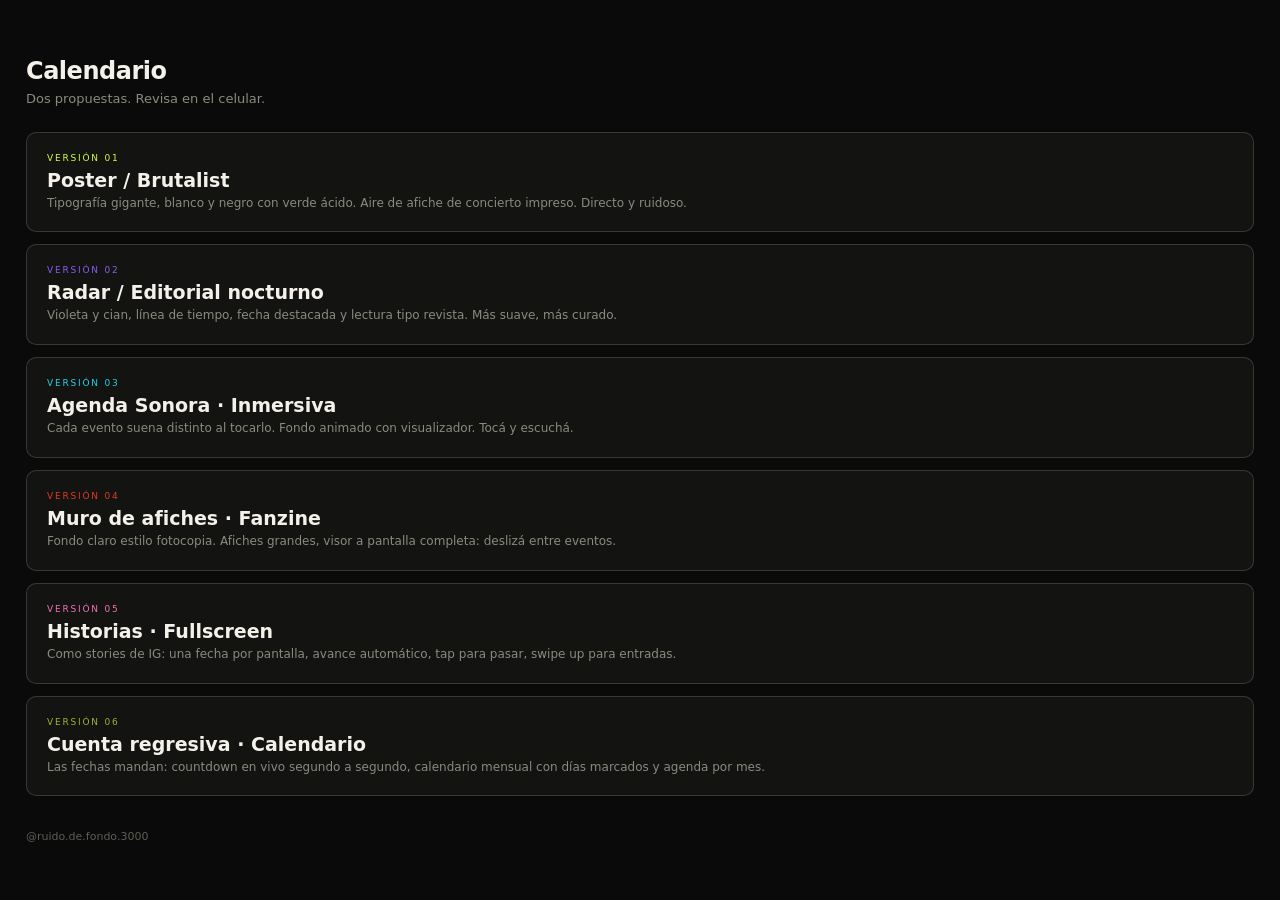
==== index.html @ 8f31bd62 "Agenda Ruido de Fondo 3000 — v1-v6 + data pipeline" ====
<!DOCTYPE html>
<html lang="es">
<head>
<meta charset="utf-8">
<meta name="viewport" content="width=device-width, initial-scale=1">
<title>Calendario · Ruido de Fondo 3000</title>
<style>
  :root{color-scheme:dark}
  *{box-sizing:border-box}
  body{
    margin:0;min-height:100vh;display:flex;flex-direction:column;justify-content:center;
    background:#0a0a0a;color:#f4f1ea;font-family:system-ui,-apple-system,sans-serif;
    padding:26px;
  }
  h1{font-size:24px;letter-spacing:-.02em;margin:0 0 6px}
  p{color:#8a8a80;font-size:13px;margin:0 0 26px}
  a.opt{
    display:block;padding:20px;border:1px solid rgba(244,241,234,.16);
    border-radius:10px;margin-bottom:12px;text-decoration:none;color:inherit;
    transition:.18s;background:#131311;
  }
  a.opt:active{transform:scale(.985);border-color:#d6ff3f}
  .tag{font-size:9px;letter-spacing:.2em;text-transform:uppercase;color:#d6ff3f}
  .name{font-size:19px;font-weight:700;margin:6px 0 4px}
  .desc{font-size:12px;color:#8a8a80;line-height:1.4}
  .v2 .tag{color:#8b5cf6}
  a.opt.v2:active{border-color:#8b5cf6}
  a.opt.v3:active{border-color:#22d3ee}
  .v3 .tag{color:#22d3ee}
  a.opt.v4:active{border-color:#e23c1e}
  .v4 .tag{color:#e23c1e}
  a.opt.v5:active{border-color:#f472b6}
  .v5 .tag{color:#f472b6}
  a.opt.v6:active{border-color:#d6ff3f}
  .v6 .tag{color:#9ab82e}
  footer{margin-top:22px;font-size:11px;color:#5e5e57}
</style>
</head>
<body>
  <h1>Calendario</h1>
  <p>Dos propuestas. Revisa en el celular.</p>

  <a class="opt" href="v1/index.html">
    <div class="tag">Versión 01</div>
    <div class="name">Poster / Brutalist</div>
    <div class="desc">Tipografía gigante, blanco y negro con verde ácido. Aire de afiche de concierto impreso. Directo y ruidoso.</div>
  </a>

  <a class="opt v2" href="v2/index.html">
    <div class="tag">Versión 02</div>
    <div class="name">Radar / Editorial nocturno</div>
    <div class="desc">Violeta y cian, línea de tiempo, fecha destacada y lectura tipo revista. Más suave, más curado.</div>
  </a>
  <a class="opt v3" href="v3/index.html">
    <div class="tag">Versión 03</div>
    <div class="name">Agenda Sonora · Inmersiva</div>
    <div class="desc">Cada evento suena distinto al tocarlo. Fondo animado con visualizador. Tocá y escuchá.</div>
  </a>
  <a class="opt v4" href="v4/index.html">
    <div class="tag">Versión 04</div>
    <div class="name">Muro de afiches · Fanzine</div>
    <div class="desc">Fondo claro estilo fotocopia. Afiches grandes, visor a pantalla completa: deslizá entre eventos.</div>
  </a>
  <a class="opt v5" href="v5/index.html">
    <div class="tag">Versión 05</div>
    <div class="name">Historias · Fullscreen</div>
    <div class="desc">Como stories de IG: una fecha por pantalla, avance automático, tap para pasar, swipe up para entradas.</div>
  </a>
  <a class="opt v6" href="v6/index.html">
    <div class="tag">Versión 06</div>
    <div class="name">Cuenta regresiva · Calendario</div>
    <div class="desc">Las fechas mandan: countdown en vivo segundo a segundo, calendario mensual con días marcados y agenda por mes.</div>
  </a>

  <footer>@ruido.de.fondo.3000</footer>
</body>
</html>
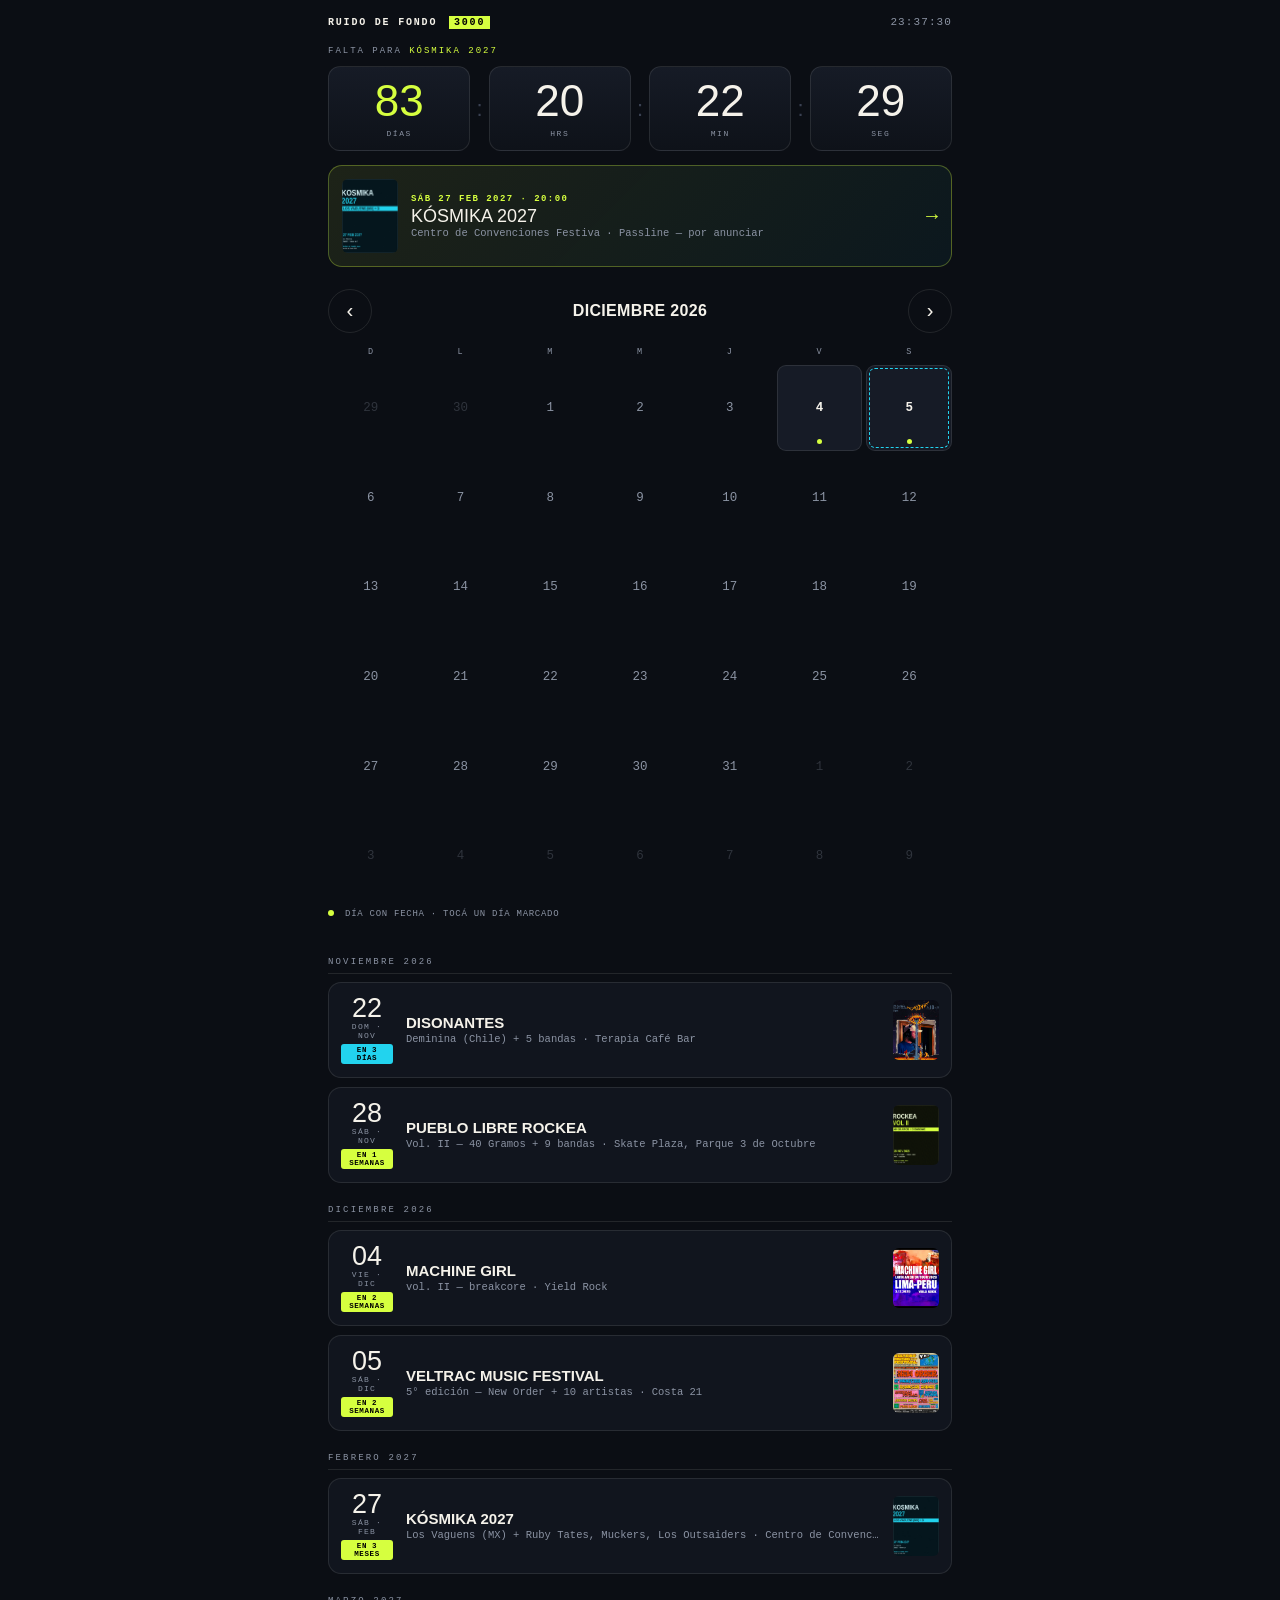
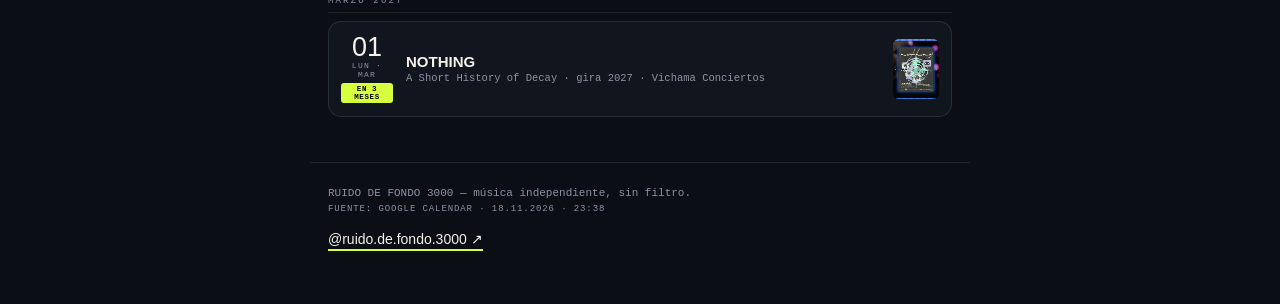
==== commit b899ecee: "V6 a raíz como publicada; v1-v5 a backup/" ====
--- a/index.html
+++ b/index.html
@@ -2,76 +2,82 @@
 <html lang="es">
 <head>
 <meta charset="utf-8">
-<meta name="viewport" content="width=device-width, initial-scale=1">
-<title>Calendario · Ruido de Fondo 3000</title>
-<style>
-  :root{color-scheme:dark}
-  *{box-sizing:border-box}
-  body{
-    margin:0;min-height:100vh;display:flex;flex-direction:column;justify-content:center;
-    background:#0a0a0a;color:#f4f1ea;font-family:system-ui,-apple-system,sans-serif;
-    padding:26px;
-  }
-  h1{font-size:24px;letter-spacing:-.02em;margin:0 0 6px}
-  p{color:#8a8a80;font-size:13px;margin:0 0 26px}
-  a.opt{
-    display:block;padding:20px;border:1px solid rgba(244,241,234,.16);
-    border-radius:10px;margin-bottom:12px;text-decoration:none;color:inherit;
-    transition:.18s;background:#131311;
-  }
-  a.opt:active{transform:scale(.985);border-color:#d6ff3f}
-  .tag{font-size:9px;letter-spacing:.2em;text-transform:uppercase;color:#d6ff3f}
-  .name{font-size:19px;font-weight:700;margin:6px 0 4px}
-  .desc{font-size:12px;color:#8a8a80;line-height:1.4}
-  .v2 .tag{color:#8b5cf6}
-  a.opt.v2:active{border-color:#8b5cf6}
-  a.opt.v3:active{border-color:#22d3ee}
-  .v3 .tag{color:#22d3ee}
-  a.opt.v4:active{border-color:#e23c1e}
-  .v4 .tag{color:#e23c1e}
-  a.opt.v5:active{border-color:#f472b6}
-  .v5 .tag{color:#f472b6}
-  a.opt.v6:active{border-color:#d6ff3f}
-  .v6 .tag{color:#9ab82e}
-  footer{margin-top:22px;font-size:11px;color:#5e5e57}
-</style>
+<meta name="viewport" content="width=device-width, initial-scale=1, viewport-fit=cover">
+<meta name="theme-color" content="#0b0e14">
+<meta name="description" content="Cuenta regresiva de conciertos · Ruido de Fondo 3000">
+<title>RUIDO DE FONDO 3000 · Cuenta regresiva</title>
+<link rel="preconnect" href="https://fonts.googleapis.com">
+<link rel="preconnect" href="https://fonts.gstatic.com" crossorigin>
+<link href="https://fonts.googleapis.com/css2?family=Archivo+Black&family=JetBrains+Mono:wght@400;500;700&display=swap" rel="stylesheet">
+<link rel="stylesheet" href="style.css">
 </head>
 <body>
-  <h1>Calendario</h1>
-  <p>Dos propuestas. Revisa en el celular.</p>
 
-  <a class="opt" href="v1/index.html">
-    <div class="tag">Versión 01</div>
-    <div class="name">Poster / Brutalist</div>
-    <div class="desc">Tipografía gigante, blanco y negro con verde ácido. Aire de afiche de concierto impreso. Directo y ruidoso.</div>
-  </a>
+<header class="top">
+  <a class="brand" href="https://instagram.com/ruido.de.fondo.3000" target="_blank" rel="noopener">RUIDO DE FONDO <b>3000</b></a>
+  <span class="clock" id="clock">--:--:--</span>
+</header>
 
-  <a class="opt v2" href="v2/index.html">
-    <div class="tag">Versión 02</div>
-    <div class="name">Radar / Editorial nocturno</div>
-    <div class="desc">Violeta y cian, línea de tiempo, fecha destacada y lectura tipo revista. Más suave, más curado.</div>
-  </a>
-  <a class="opt v3" href="v3/index.html">
-    <div class="tag">Versión 03</div>
-    <div class="name">Agenda Sonora · Inmersiva</div>
-    <div class="desc">Cada evento suena distinto al tocarlo. Fondo animado con visualizador. Tocá y escuchá.</div>
-  </a>
-  <a class="opt v4" href="v4/index.html">
-    <div class="tag">Versión 04</div>
-    <div class="name">Muro de afiches · Fanzine</div>
-    <div class="desc">Fondo claro estilo fotocopia. Afiches grandes, visor a pantalla completa: deslizá entre eventos.</div>
-  </a>
-  <a class="opt v5" href="v5/index.html">
-    <div class="tag">Versión 05</div>
-    <div class="name">Historias · Fullscreen</div>
-    <div class="desc">Como stories de IG: una fecha por pantalla, avance automático, tap para pasar, swipe up para entradas.</div>
-  </a>
-  <a class="opt v6" href="v6/index.html">
-    <div class="tag">Versión 06</div>
-    <div class="name">Cuenta regresiva · Calendario</div>
-    <div class="desc">Las fechas mandan: countdown en vivo segundo a segundo, calendario mensual con días marcados y agenda por mes.</div>
-  </a>
+<!-- próximo evento: cuenta regresiva en vivo -->
+<section class="hero">
+  <div class="hero-kicker">FALTA PARA <span id="heroName">—</span></div>
+  <div class="count" id="count">
+    <div class="cell"><span id="cD">00</span><label>DÍAS</label></div>
+    <div class="sep">:</div>
+    <div class="cell"><span id="cH">00</span><label>HRS</label></div>
+    <div class="sep">:</div>
+    <div class="cell"><span id="cM">00</span><label>MIN</label></div>
+    <div class="sep">:</div>
+    <div class="cell"><span id="cS">00</span><label>SEG</label></div>
+  </div>
+  <button class="hero-card" id="heroCard" type="button">
+    <img class="hero-poster" id="heroPoster" alt="">
+    <div class="hero-info">
+      <div class="hero-date" id="heroDate"></div>
+      <div class="hero-title" id="heroTitle"></div>
+      <div class="hero-venue" id="heroVenue"></div>
+    </div>
+    <span class="hero-go">→</span>
+  </button>
+</section>
 
-  <footer>@ruido.de.fondo.3000</footer>
+<!-- calendario mensual -->
+<section class="calwrap">
+  <div class="cal-head">
+    <button class="cal-nav" id="calPrev" type="button" aria-label="Mes anterior">‹</button>
+    <h2 class="cal-title" id="calTitle"></h2>
+    <button class="cal-nav" id="calNext" type="button" aria-label="Mes siguiente">›</button>
+  </div>
+  <div class="dow"><span>D</span><span>L</span><span>M</span><span>M</span><span>J</span><span>V</span><span>S</span></div>
+  <div class="grid" id="grid"></div>
+  <div class="cal-legend"><span class="dot"></span> día con fecha · tocá un día marcado</div>
+</section>
+
+<!-- agenda agrupada por mes -->
+<main class="agenda" id="agenda"></main>
+
+<footer class="foot">
+  <p>RUIDO DE FONDO 3000 — música independiente, sin filtro.</p>
+  <p class="dim">Fuente: Google Calendar · <span id="stamp">—</span></p>
+  <a href="https://instagram.com/ruido.de.fondo.3000" target="_blank" rel="noopener">@ruido.de.fondo.3000 ↗</a>
+</footer>
+
+<div class="sheet" id="sheet" hidden>
+  <div class="sheet-bg" id="sheetBg"></div>
+  <div class="sheet-card" id="sheetCard" role="dialog" aria-modal="true">
+    <button class="sheet-x" id="sheetX" type="button" aria-label="Cerrar">✕</button>
+    <div class="sheet-grip"></div>
+    <img class="sheet-poster" id="sheetPoster" alt="">
+    <div class="sheet-when" id="sheetWhen"></div>
+    <h2 class="sheet-title" id="sheetTitle"></h2>
+    <p class="sheet-sub" id="sheetSub"></p>
+    <div class="sheet-rows" id="sheetRows"></div>
+    <p class="sheet-note" id="sheetNote"></p>
+    <div class="sheet-links" id="sheetLinks"></div>
+  </div>
+</div>
+
+<script src="data/events.js"></script>
+<script src="app.js"></script>
 </body>
 </html>
--- a/style.css
+++ b/style.css
@@ -0,0 +1,190 @@
+/* ===== V6 · CUENTA REGRESIVA — las fechas mandan ===== */
+:root{
+  --bg:#0b0e14;
+  --ink:#f5f2ea;
+  --mute:#8b93a3;
+  --acid:#d6ff3f;
+  --cyan:#22d3ee;
+  --line:rgba(245,242,234,.1);
+}
+*{box-sizing:border-box;-webkit-tap-highlight-color:transparent}
+html,body{margin:0;padding:0}
+body{
+  background:var(--bg);color:var(--ink);
+  font-family:"JetBrains Mono",ui-monospace,monospace;
+  overflow-x:hidden;-webkit-font-smoothing:antialiased;
+  padding-bottom:env(safe-area-inset-bottom);
+}
+a{color:inherit;text-decoration:none}
+button{font:inherit}
+
+/* ---- top ---- */
+.top{
+  display:flex;justify-content:space-between;align-items:center;
+  padding:16px 18px 0;max-width:660px;margin:0 auto;
+}
+.brand{font-size:10px;letter-spacing:.18em;font-weight:700}
+.brand b{background:var(--acid);color:#000;padding:1px 5px;margin-left:4px}
+.clock{font-size:11px;color:var(--mute);letter-spacing:.1em;font-variant-numeric:tabular-nums}
+
+/* ---- hero countdown ---- */
+.hero{max-width:660px;margin:0 auto;padding:18px 18px 6px}
+.hero-kicker{
+  font-size:9px;letter-spacing:.22em;color:var(--mute);text-transform:uppercase;margin-bottom:10px;
+}
+.hero-kicker span{color:var(--acid)}
+.count{display:flex;align-items:stretch;gap:6px;margin-bottom:14px}
+.cell{
+  flex:1;background:linear-gradient(180deg,#161b26,#0e1219);
+  border:1px solid var(--line);border-radius:12px;
+  padding:12px 4px 9px;text-align:center;min-width:0;
+}
+.cell span{
+  display:block;font-family:"Archivo Black",sans-serif;
+  font-size:clamp(28px,9vw,44px);line-height:1;
+  font-variant-numeric:tabular-nums;
+}
+.cell:first-child span{color:var(--acid)}
+.cell label{font-size:8px;letter-spacing:.2em;color:var(--mute)}
+.sep{
+  align-self:center;font-family:"Archivo Black",sans-serif;
+  font-size:22px;color:#3a4152;animation:blink 1s steps(2) infinite;
+}
+@keyframes blink{50%{opacity:.25}}
+.hero-card{
+  width:100%;display:flex;align-items:center;gap:13px;text-align:left;
+  background:linear-gradient(135deg,rgba(214,255,63,.09),rgba(34,211,238,.05));
+  border:1px solid rgba(214,255,63,.3);border-radius:14px;
+  padding:13px;color:var(--ink);cursor:pointer;touch-action:manipulation;min-height:88px;
+}
+.hero-card:active{transform:scale(.985)}
+.hero-poster{width:56px;height:74px;object-fit:cover;border-radius:6px;flex:0 0 auto;background:#1a2030}
+.hero-info{flex:1;min-width:0}
+.hero-date{font-size:9px;letter-spacing:.16em;color:var(--acid);font-weight:700;text-transform:uppercase}
+.hero-title{font-family:"Archivo Black",sans-serif;font-size:18px;margin:3px 0 2px;text-transform:uppercase;line-height:1}
+.hero-venue{font-size:10.5px;color:var(--mute)}
+.hero-go{font-size:20px;color:var(--acid)}
+
+/* ---- calendario ---- */
+.calwrap{max-width:660px;margin:0 auto;padding:16px 18px 4px}
+.cal-head{display:flex;align-items:center;justify-content:space-between;margin-bottom:10px}
+.cal-title{
+  font-family:"Archivo Black",sans-serif;font-size:16px;text-transform:uppercase;
+  letter-spacing:.02em;margin:0;
+}
+.cal-nav{
+  width:44px;height:44px;border-radius:50%;font-size:20px;
+  background:transparent;border:1px solid var(--line);color:var(--ink);
+  cursor:pointer;touch-action:manipulation;
+}
+.cal-nav:active{background:#1a2030}
+.dow,.grid{display:grid;grid-template-columns:repeat(7,1fr);gap:4px}
+.dow{margin-bottom:4px}
+.dow span{
+  text-align:center;font-size:8.5px;letter-spacing:.1em;color:var(--mute);padding:4px 0;
+}
+.grid{transition:opacity .18s}
+.grid.fade{opacity:0}
+.day{
+  aspect-ratio:1;border-radius:9px;border:1px solid transparent;
+  background:transparent;color:var(--mute);
+  font-size:12.5px;cursor:default;
+  display:flex;align-items:center;justify-content:center;
+  font-variant-numeric:tabular-nums;position:relative;
+  min-height:44px;padding:0;
+}
+.day.dim{opacity:.28}
+.day.has{
+  color:var(--ink);font-weight:700;cursor:pointer;
+  background:#161b26;border-color:var(--line);touch-action:manipulation;
+}
+.day.has::after{
+  content:"";position:absolute;bottom:6px;width:5px;height:5px;border-radius:50%;
+  background:var(--acid);
+}
+.day.has.multi::after{box-shadow:-7px 0 0 var(--cyan),7px 0 0 var(--cyan)}
+.day.sel{background:var(--acid);color:#000;border-color:var(--acid);font-weight:700}
+.day.sel::after{background:#000}
+.day.today{outline:1px dashed var(--cyan);outline-offset:-4px}
+.cal-legend{font-size:9px;letter-spacing:.08em;color:var(--mute);margin:10px 0 4px;text-transform:uppercase}
+.cal-legend .dot{display:inline-block;width:6px;height:6px;border-radius:50%;background:var(--acid);margin-right:5px}
+
+/* ---- agenda ---- */
+.agenda{max-width:660px;margin:0 auto;padding:8px 18px 36px}
+.mlabel{
+  font-size:9px;letter-spacing:.24em;color:var(--mute);text-transform:uppercase;
+  margin:22px 0 8px;padding-bottom:6px;border-bottom:1px solid var(--line);
+}
+.ev{
+  display:flex;gap:13px;align-items:center;width:100%;text-align:left;
+  background:#11151e;border:1px solid var(--line);border-radius:13px;
+  padding:12px;color:var(--ink);cursor:pointer;touch-action:manipulation;
+  margin-bottom:9px;min-height:76px;
+  animation:evIn .45s cubic-bezier(.2,.8,.3,1) both;
+}
+@keyframes evIn{from{opacity:0;transform:translateY(12px)}to{opacity:1;transform:none}}
+.ev:active{transform:scale(.985)}
+.ev.past{opacity:.38}
+.ev-date{flex:0 0 52px;text-align:center}
+.ev-num{font-family:"Archivo Black",sans-serif;font-size:27px;line-height:1}
+.ev-mon{font-size:8px;letter-spacing:.16em;color:var(--mute)}
+.ev-cd{
+  display:inline-block;margin-top:4px;font-size:7.5px;font-weight:700;letter-spacing:.08em;
+  background:var(--acid);color:#000;border-radius:3px;padding:2px 4px;
+}
+.ev-cd.soon{background:var(--cyan)}
+.ev-main{flex:1;min-width:0}
+.ev-title{font-family:"Archivo Black",sans-serif;font-size:15px;text-transform:uppercase;line-height:1;margin:0}
+.ev-sub{font-size:10.5px;color:var(--mute);margin:3px 0 0;white-space:nowrap;overflow:hidden;text-overflow:ellipsis}
+.ev-thumb{width:46px;height:60px;object-fit:cover;border-radius:6px;flex:0 0 auto;background:#1a2030}
+
+/* ---- foot ---- */
+.foot{max-width:660px;margin:0 auto;padding:24px 18px 44px;border-top:1px solid var(--line)}
+.foot p{margin:0 0 5px;font-size:11px;color:var(--mute)}
+.foot .dim{font-size:9px;letter-spacing:.1em;text-transform:uppercase}
+.foot a{display:inline-block;margin-top:12px;font-family:"Archivo Black",sans-serif;font-size:14px;border-bottom:2px solid var(--acid);padding-bottom:2px}
+
+/* ---- sheet ---- */
+.sheet{position:fixed;inset:0;z-index:100;display:flex;align-items:flex-end;justify-content:center}
+.sheet-bg{position:absolute;inset:0;background:rgba(0,0,0,.7);opacity:0;transition:opacity .25s}
+.sheet.open .sheet-bg{opacity:1}
+.sheet-card{
+  position:relative;width:100%;max-width:540px;max-height:90dvh;overflow-y:auto;
+  background:#11151e;border:1px solid var(--line);border-bottom:none;border-radius:20px 20px 0 0;
+  transform:translateY(100%);transition:transform .38s cubic-bezier(.22,1,.36,1);
+  padding:8px 20px calc(26px + env(safe-area-inset-bottom));
+  overscroll-behavior:contain;
+}
+.sheet.open .sheet-card{transform:none}
+.sheet-grip{display:flex;justify-content:center;padding:8px 0 4px}
+.sheet-grip::after{content:"";width:40px;height:4px;border-radius:99px;background:#2a3140}
+.sheet-poster{width:100%;max-height:300px;object-fit:cover;border-radius:12px;margin:8px 0 14px;background:#1a2030}
+.sheet-when{font-size:9px;letter-spacing:.2em;color:var(--acid);font-weight:700;text-transform:uppercase}
+.sheet-title{font-family:"Archivo Black",sans-serif;font-size:26px;margin:6px 0;text-transform:uppercase;line-height:.95}
+.sheet-sub{font-size:12px;color:var(--mute);margin:0 0 14px}
+.srow{display:flex;gap:12px;padding:10px 0;border-top:1px solid var(--line)}
+.srow-k{flex:0 0 66px;font-size:8px;letter-spacing:.16em;text-transform:uppercase;color:var(--mute);padding-top:3px}
+.srow-v{flex:1;font-size:12.5px;line-height:1.45}
+.lineup{display:flex;flex-wrap:wrap;gap:5px}
+.lineup span{font-size:10.5px;background:#1c2331;border:1px solid #2a3348;padding:4px 8px;border-radius:5px}
+.sheet-note{font-size:12px;line-height:1.5;color:var(--mute);border-left:2px solid var(--cyan);padding-left:11px;margin:14px 0 0}
+.sheet-links{display:flex;flex-direction:column;gap:8px;margin-top:16px}
+.slink{
+  display:flex;justify-content:space-between;align-items:center;
+  min-height:50px;padding:14px 15px;border-radius:10px;
+  font-size:10.5px;font-weight:700;letter-spacing:.12em;text-transform:uppercase;
+  border:1px solid var(--line);touch-action:manipulation;
+}
+.slink:active{transform:scale(.98)}
+.slink.pri{background:var(--acid);color:#000;border-color:var(--acid)}
+.slink span:last-child{opacity:.6}
+
+@media (prefers-reduced-motion:reduce){
+  *{animation:none!important;transition:none!important}
+  .ev{opacity:1;transform:none}
+}
+
+/* fix: hidden debe ocultar aunque el overlay use display:flex */
+[hidden]{display:none!important}
+
+.sheet-x{position:absolute;top:12px;right:12px;z-index:5;width:44px;height:44px;border-radius:50%;background:rgba(255,255,255,.1);border:1px solid var(--line);color:var(--ink);font-size:15px;cursor:pointer;touch-action:manipulation}
